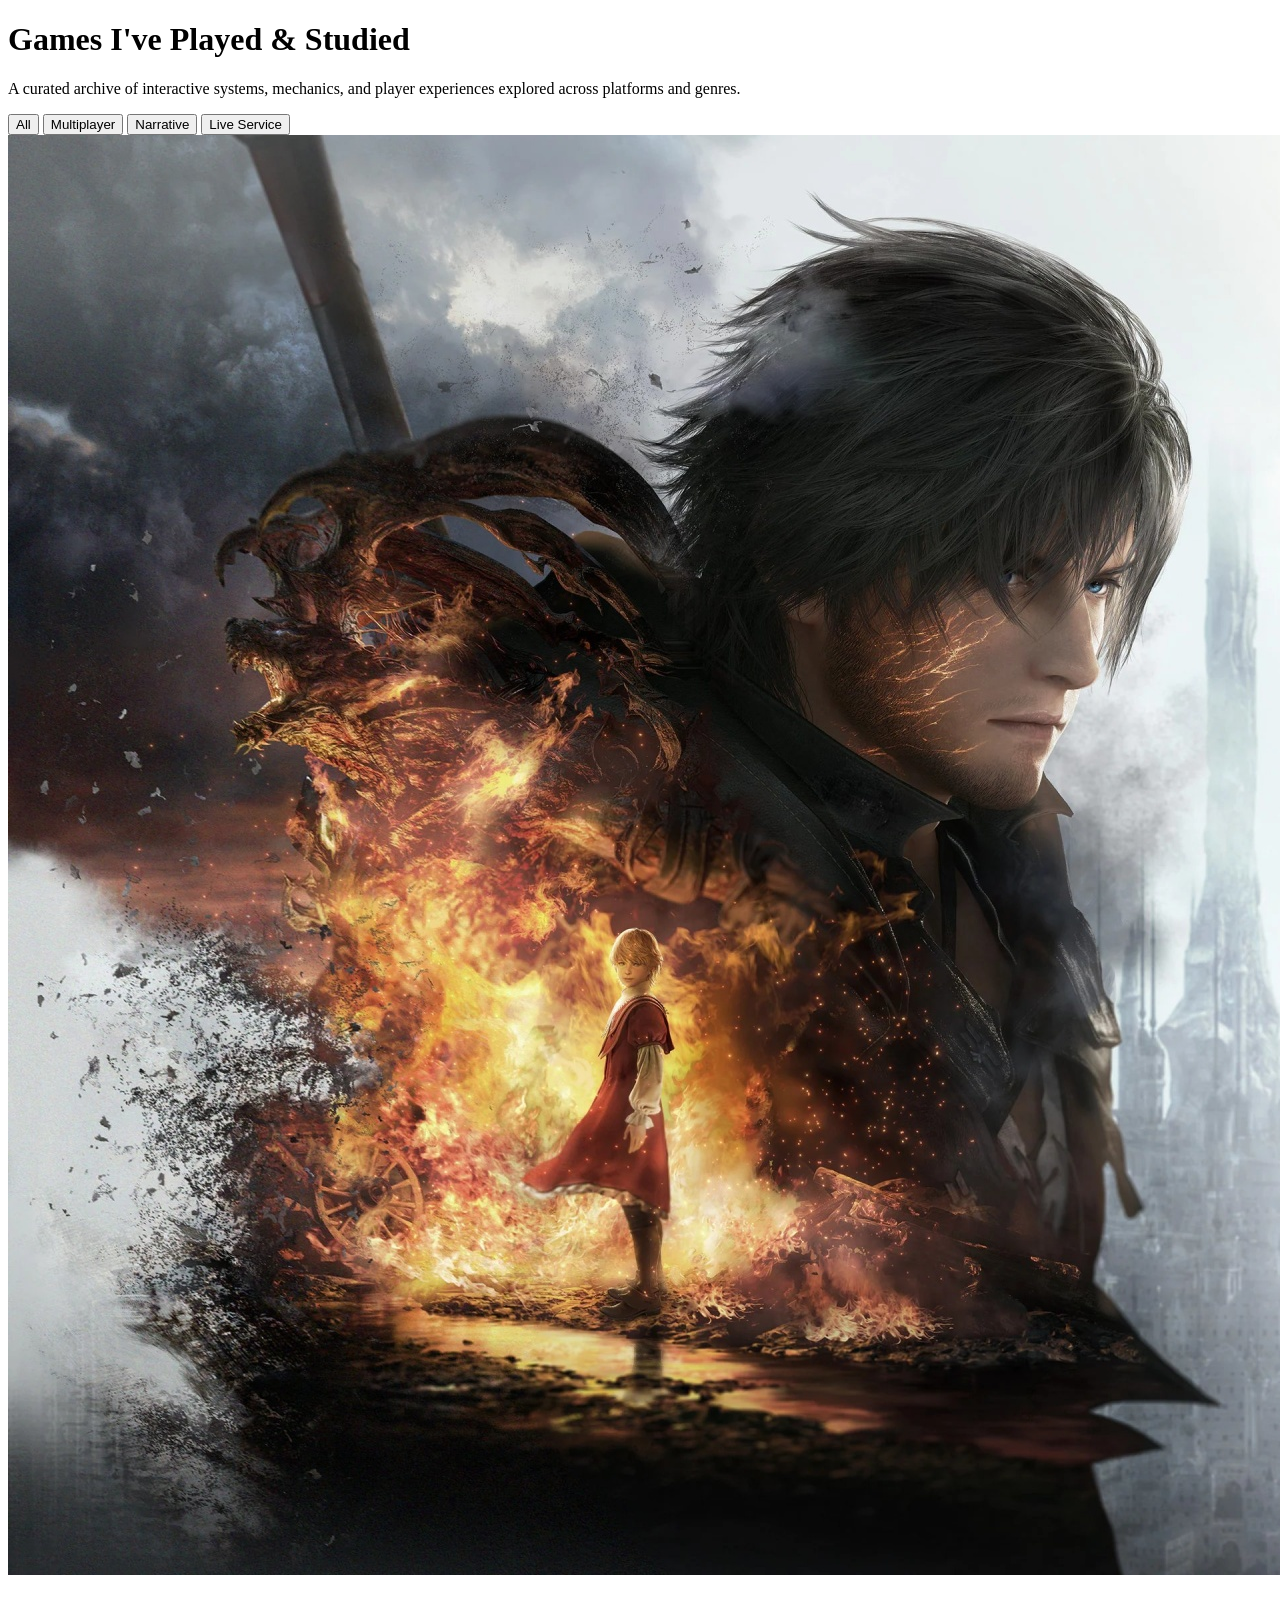
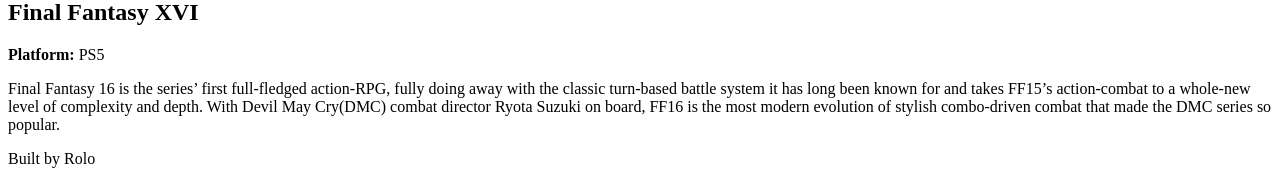
==== index.html @ 5c89d111 "Set up a HTML skeleton, implemented  a JSON data structure, rendered dynamic game cards with JavaScr" ====
<!DOCTYPE html>
<html lang="en">
<head>
    <meta charset="UTF-8">
    <title>Game Literacy Portfolio</title>
    <meta name="viewport" content="width=device-width, initial-scale=1.0">

    <link rel="stylesheet" href="css/styles.css">
</head>
<body>

    <header class="hero">
        <h1>Games I've Played & Studied</h1>
        <p>
            A curated archive of interactive systems, mechanics, and player experiences
            explored across platforms and genres.
        </p>
    </header>

    <section class="filters">
        <button data-filter="all">All</button>
        <button data-filter="multiplayer">Multiplayer</button>
        <button data-filter="narrative">Narrative</button>
        <button data-filter="live-service">Live Service</button>
    </section>

    <main class="game-grid" id="gameGrid">
        <!-- Game cards will render here dynamically -->
    </main>

    <footer>
        <p>Built by Rolo</p>
    </footer>

    <script src="js/main.js"></script>
</body>
</html>
---- css/styles.css ----
.game-image {
  width: 100%;
  height: auto;
  border-radius: 8px;
  margin-bottom: 10px;
}
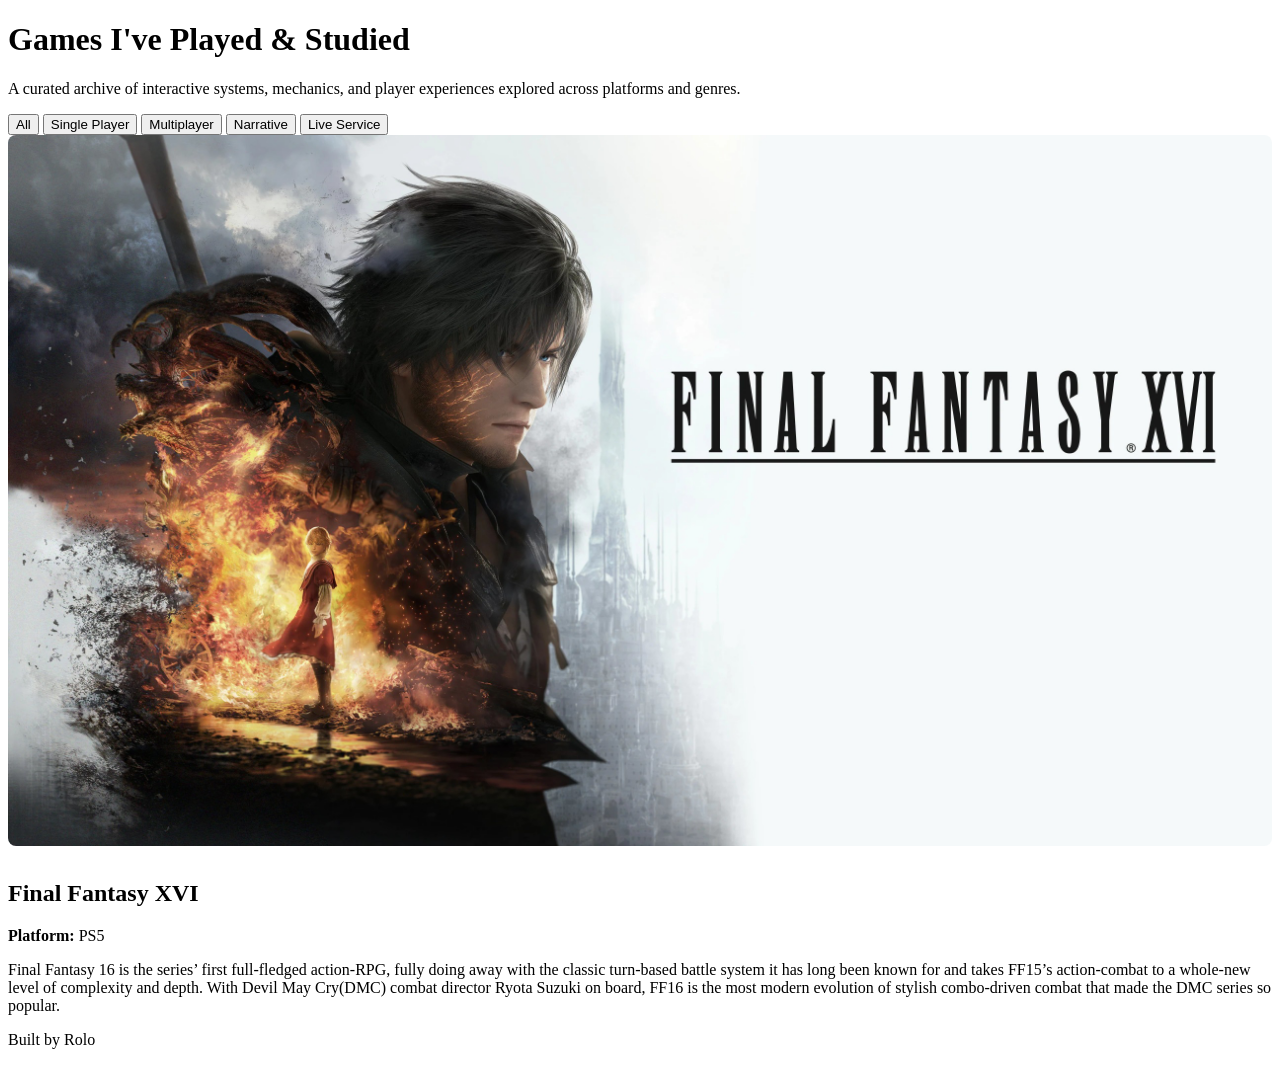
==== commit 6e770514: "Added tag-based filtering and active filter button styling" ====
--- a/index.html
+++ b/index.html
@@ -19,6 +19,7 @@
 
     <section class="filters">
         <button data-filter="all">All</button>
+        <button data-filter="singleplayer">Single Player</button>
         <button data-filter="multiplayer">Multiplayer</button>
         <button data-filter="narrative">Narrative</button>
         <button data-filter="live-service">Live Service</button>
--- a/css/styles.css
+++ b/css/styles.css
@@ -3,4 +3,9 @@
   height: auto;
   border-radius: 8px;
   margin-bottom: 10px;
+}
+
+.filters button.active {
+  background-color: black;
+  color: white;
 }
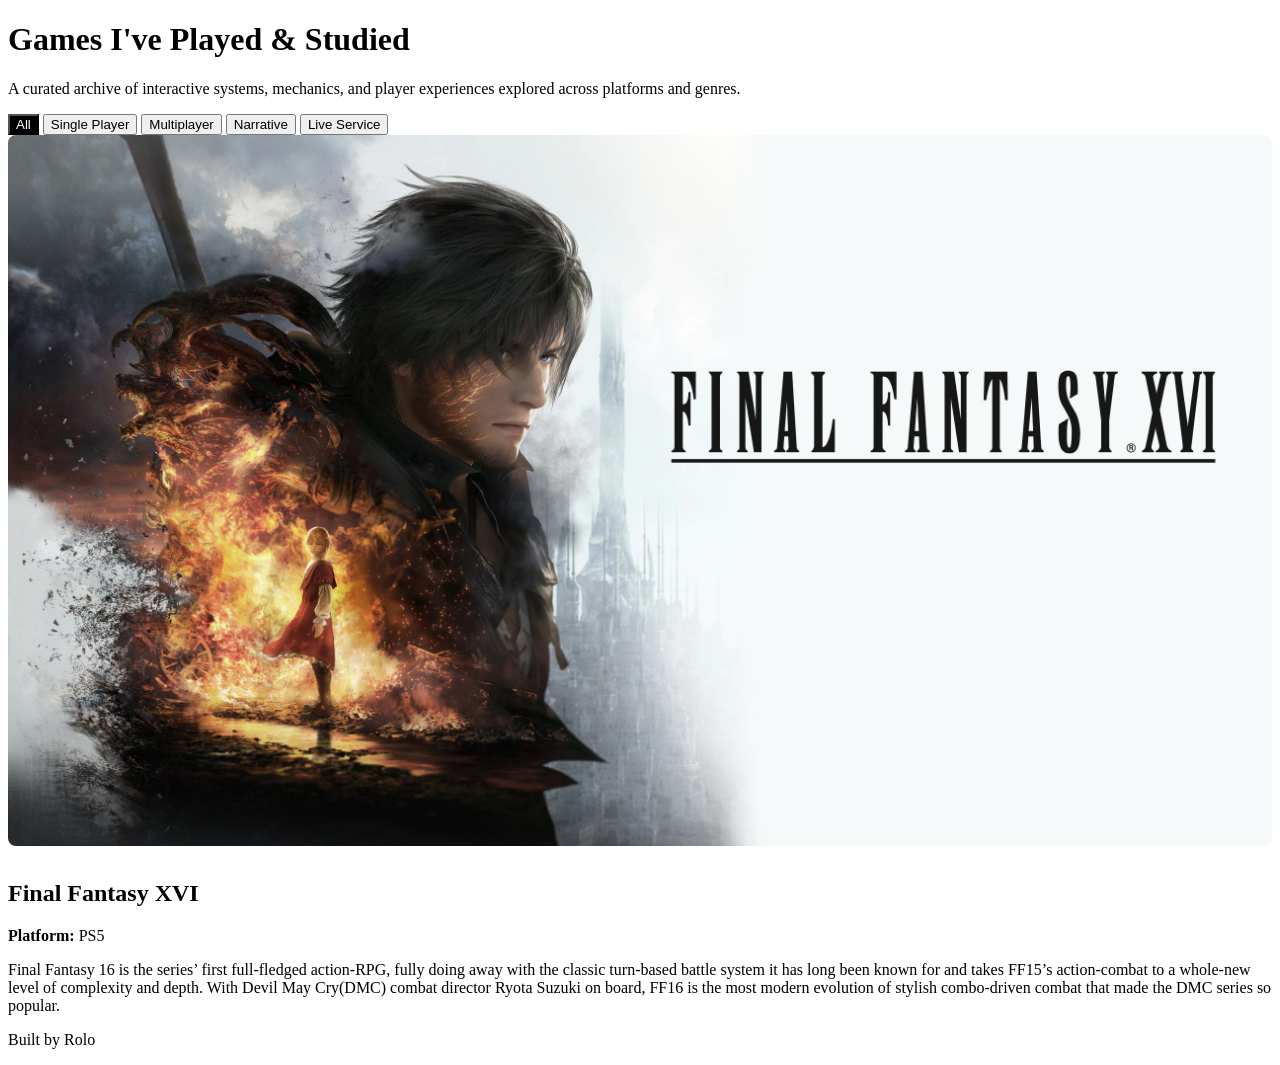
==== commit ddb44e89: "Implemented multi-select filtering" ====
--- a/index.html
+++ b/index.html
@@ -18,7 +18,7 @@
     </header>
 
     <section class="filters">
-        <button data-filter="all">All</button>
+        <button data-filter="all" class="active">All</button>
         <button data-filter="singleplayer">Single Player</button>
         <button data-filter="multiplayer">Multiplayer</button>
         <button data-filter="narrative">Narrative</button>
--- a/css/styles.css
+++ b/css/styles.css
@@ -5,6 +5,11 @@
   margin-bottom: 10px;
 }
 
+.filters button {
+  cursor: pointer;
+  transition: all 0.2s ease;
+}
+
 .filters button.active {
   background-color: black;
   color: white;
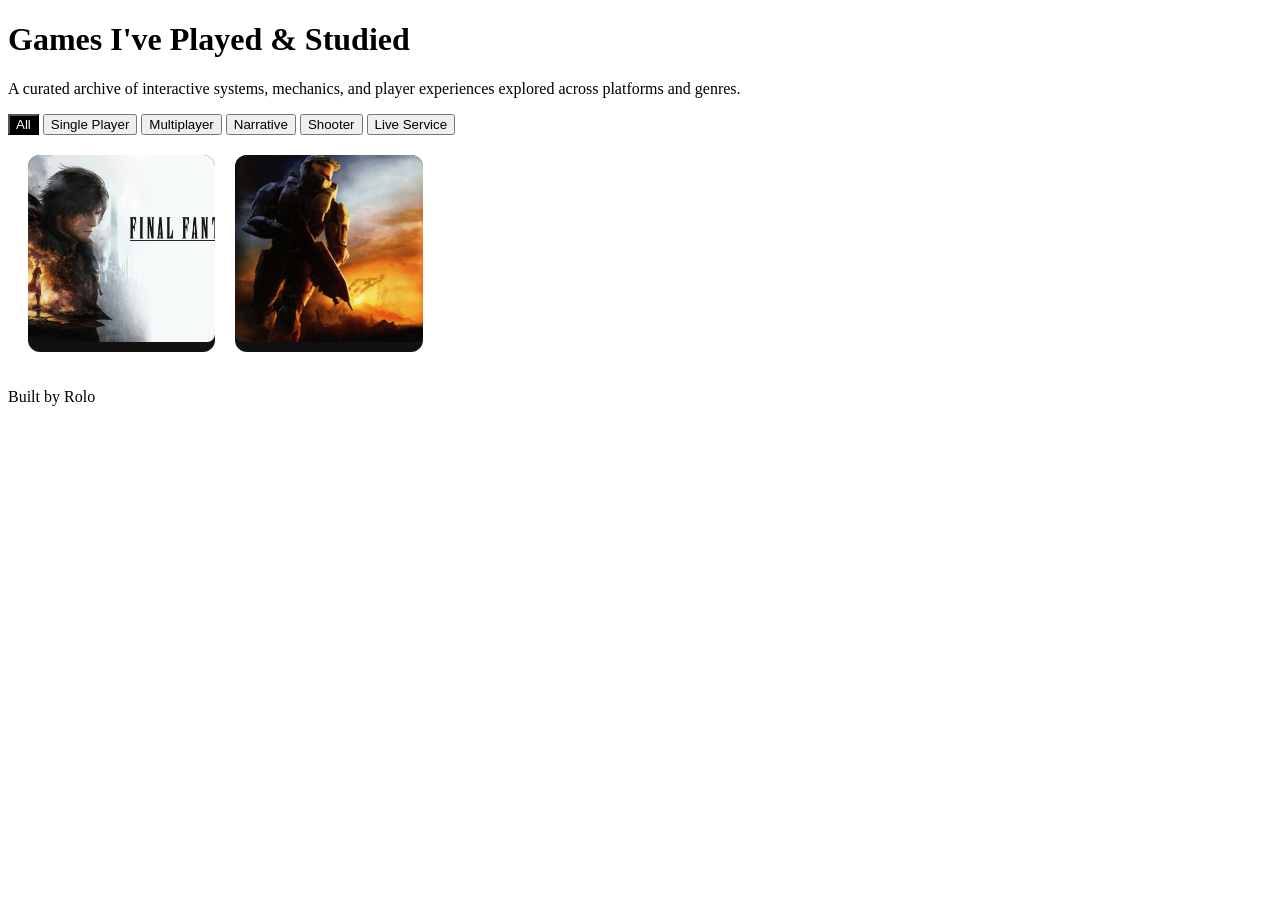
==== commit d13251ab: "Improved design of filtering system and "game grid"" ====
--- a/index.html
+++ b/index.html
@@ -7,6 +7,17 @@
 
     <link rel="stylesheet" href="css/styles.css">
 </head>
+
+<div id="gameModal" class="modal hidden">
+  <div class="modal-content">
+    <span id="closeModal">&times;</span>
+    <img id="modalImage">
+    <h2 id="modalTitle"></h2>
+    <p id="modalPlatform"></p>
+    <p id="modalInsight"></p>
+  </div>
+</div>
+
 <body>
 
     <header class="hero">
@@ -22,6 +33,7 @@
         <button data-filter="singleplayer">Single Player</button>
         <button data-filter="multiplayer">Multiplayer</button>
         <button data-filter="narrative">Narrative</button>
+        <button data-filter="shooter">Shooter</button>
         <button data-filter="live-service">Live Service</button>
     </section>
 
--- a/css/styles.css
+++ b/css/styles.css
@@ -13,4 +13,67 @@
 .filters button.active {
   background-color: black;
   color: white;
+}
+
+.game-grid {
+  display: grid;
+  grid-template-columns: repeat(auto-fill, minmax(180px, 1fr));
+  gap: 20px;
+  padding: 20px;
+}
+
+.game-card {
+  cursor: pointer;
+  transition: transform 0.2s ease, box-shadow 0.2s ease;
+  border-radius: 12px;
+  overflow: hidden;
+  background: #111;
+}
+
+.game-card:hover {
+  transform: scale(1.05);
+  box-shadow: 0 8px 20px rgba(0, 0, 0, 0.5);
+}
+
+.game-image {
+  width: 100%;
+  aspect-ratio: 1 / 1;
+  object-fit: cover;
+  display: block;
+}
+
+.modal {
+  position: fixed;
+  inset: 0;
+  background: rgba(0,0,0,0.8);
+  display: flex;
+  justify-content: center;
+  align-items: center;
+}
+
+.modal.hidden {
+  display: none;
+}
+
+.modal-content {
+  background: #222;
+  padding: 30px;
+  border-radius: 12px;
+  max-width: 500px;
+  width: 90%;
+  text-align: center;
+}
+
+#modalImage {
+  width: 100%;
+  border-radius: 8px;
+  margin-bottom: 15px;
+}
+
+#closeModal {
+  position: absolute;
+  top: 20px;
+  right: 30px;
+  cursor: pointer;
+  font-size: 28px;
 }
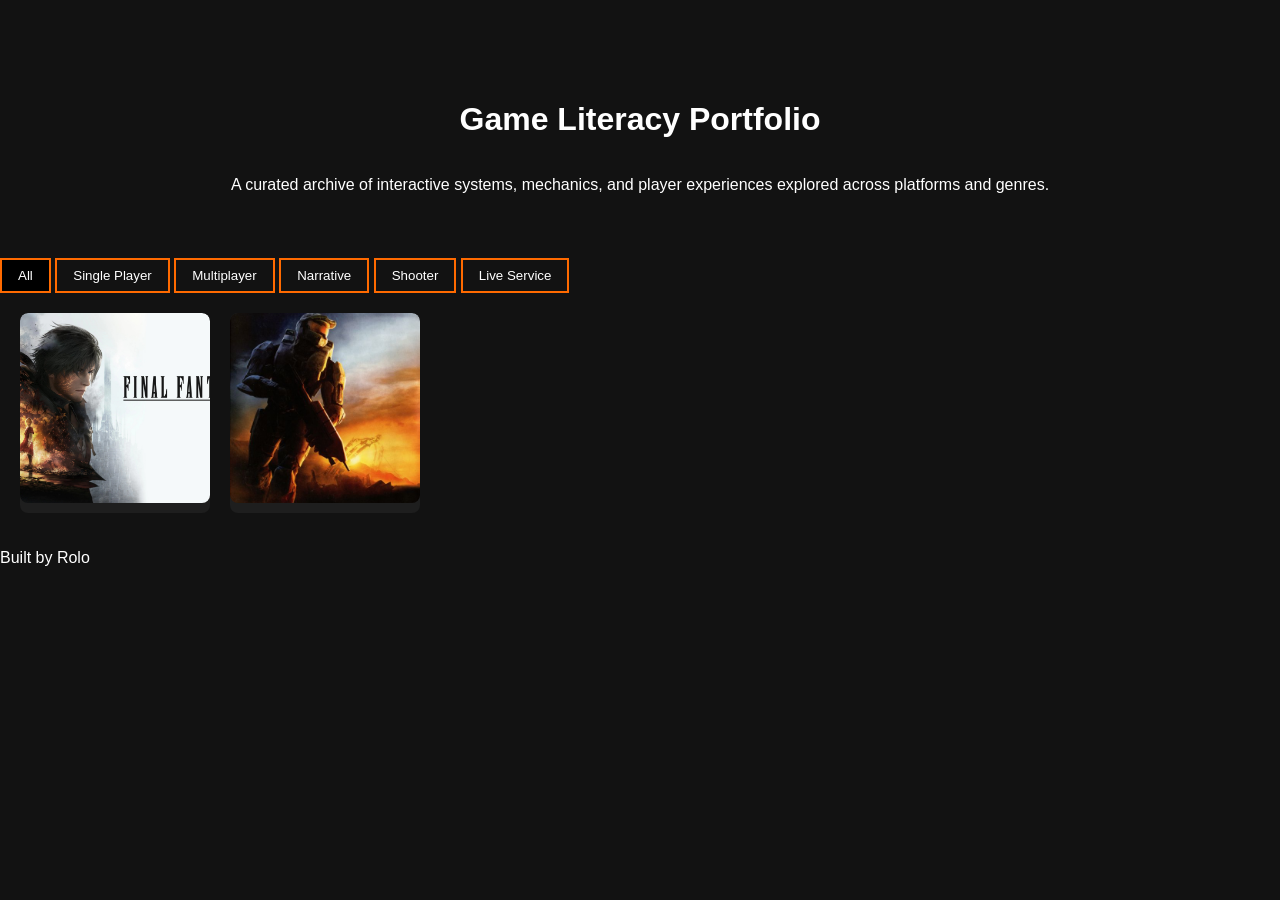
==== commit c985f1b3: "Improved portfolio design, implemented black, white, orange color scheme...which could change" ====
--- a/index.html
+++ b/index.html
@@ -20,9 +20,9 @@
 
 <body>
 
-    <header class="hero">
-        <h1>Games I've Played & Studied</h1>
-        <p>
+    <header class="rolo">
+        <h1 class=""site-title>Game Literacy Portfolio</h1>
+        <p class=""site-subtitle>
             A curated archive of interactive systems, mechanics, and player experiences
             explored across platforms and genres.
         </p>
--- a/css/styles.css
+++ b/css/styles.css
@@ -1,3 +1,56 @@
+body {
+  margin: 0;
+  font-family: 'Segoe UI', sans-serif;
+  background-color: #121212; /* deep charcoal */
+  color: #ffffff;
+}
+
+.rolo {
+  display: flex;
+  flex-direction: column;
+  align-items: center;
+  text-align: center;
+  padding: 5rem 1.5rem 3rem;
+}
+
+.site-title {
+  font-size: 3rem;
+  font-weight: 700;
+  letter-spacing: 1px;
+  margin-bottom: 1rem;
+  position: relative;
+}
+
+.site-title::after {
+  content: "";
+  display: block;
+  width: 80px;
+  height: 3px;
+  background-color: #ff6a00;
+  margin: 0.75rem auto 0;
+}
+
+.site-subtitle {
+  max-width: 650px;
+  font-size: 1.1rem;
+  color: #cccccc; /* softened white */
+  line-height: 1.6;
+}
+
+button {
+  background-color: transparent;
+  color: #ffffff;
+  border: 2px solid #ff6a00;
+  padding: 0.5rem 1rem;
+  cursor: pointer;
+  transition: all 0.2s ease;
+}
+
+button:hover {
+  background-color: #ff6a00;
+  color: #121212;
+}
+
 .game-image {
   width: 100%;
   height: auto;
@@ -25,14 +78,15 @@
 .game-card {
   cursor: pointer;
   transition: transform 0.2s ease, box-shadow 0.2s ease;
-  border-radius: 12px;
+  border-radius: 8px;
   overflow: hidden;
   background: #111;
+  background-color: #1e1e1e;
 }
 
 .game-card:hover {
-  transform: scale(1.05);
-  box-shadow: 0 8px 20px rgba(0, 0, 0, 0.5);
+  transform: scale(1.03);
+  box-shadow: 0 10px 20px rgba(255, 106, 0, 0.2);
 }
 
 .game-image {
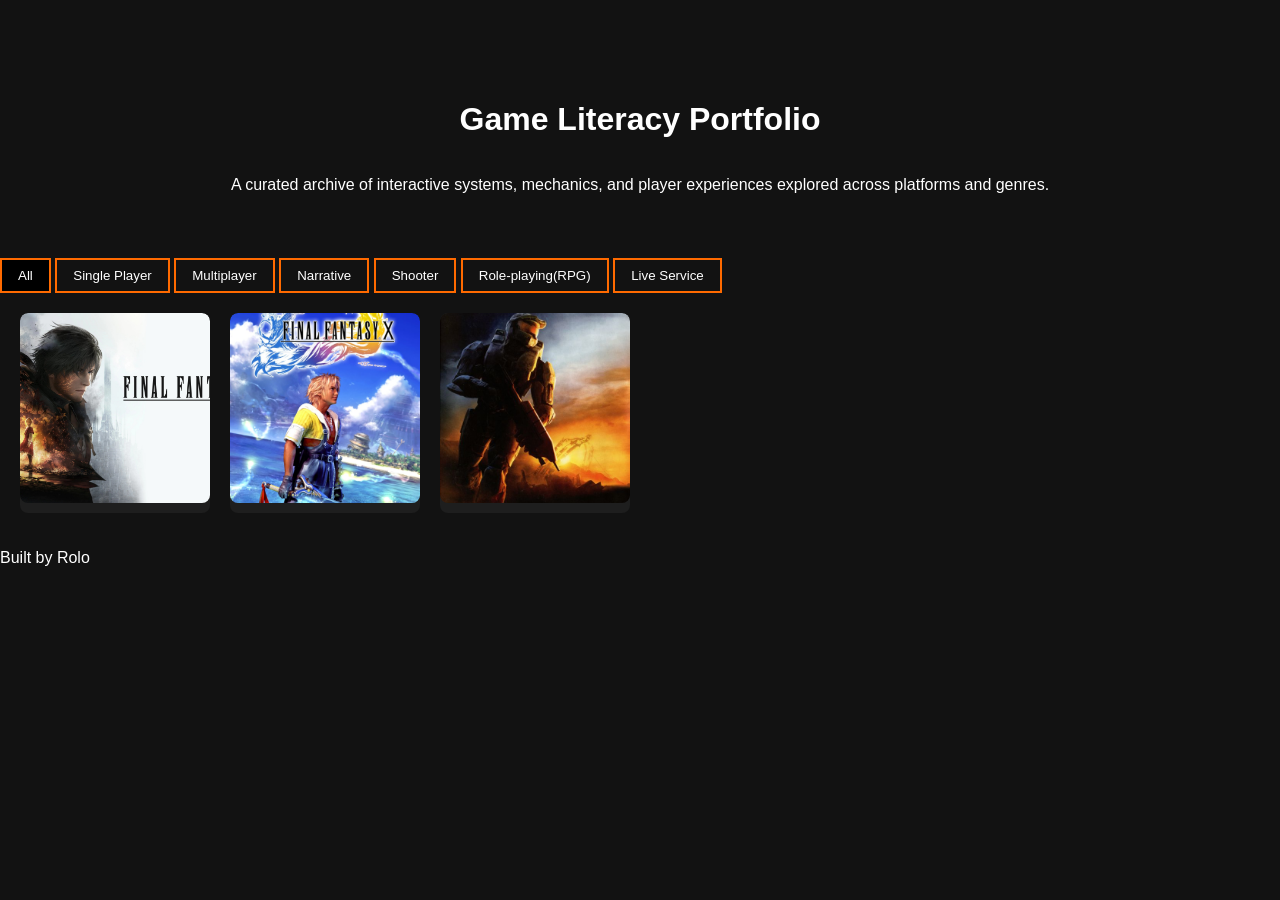
==== commit c60877c6: "Added new files:game.html, game.js, which focus on providing each game card with their own page afte" ====
--- a/index.html
+++ b/index.html
@@ -34,6 +34,7 @@
         <button data-filter="multiplayer">Multiplayer</button>
         <button data-filter="narrative">Narrative</button>
         <button data-filter="shooter">Shooter</button>
+        <button data-filter="rpg">Role-playing(RPG)</button>
         <button data-filter="live-service">Live Service</button>
     </section>
 
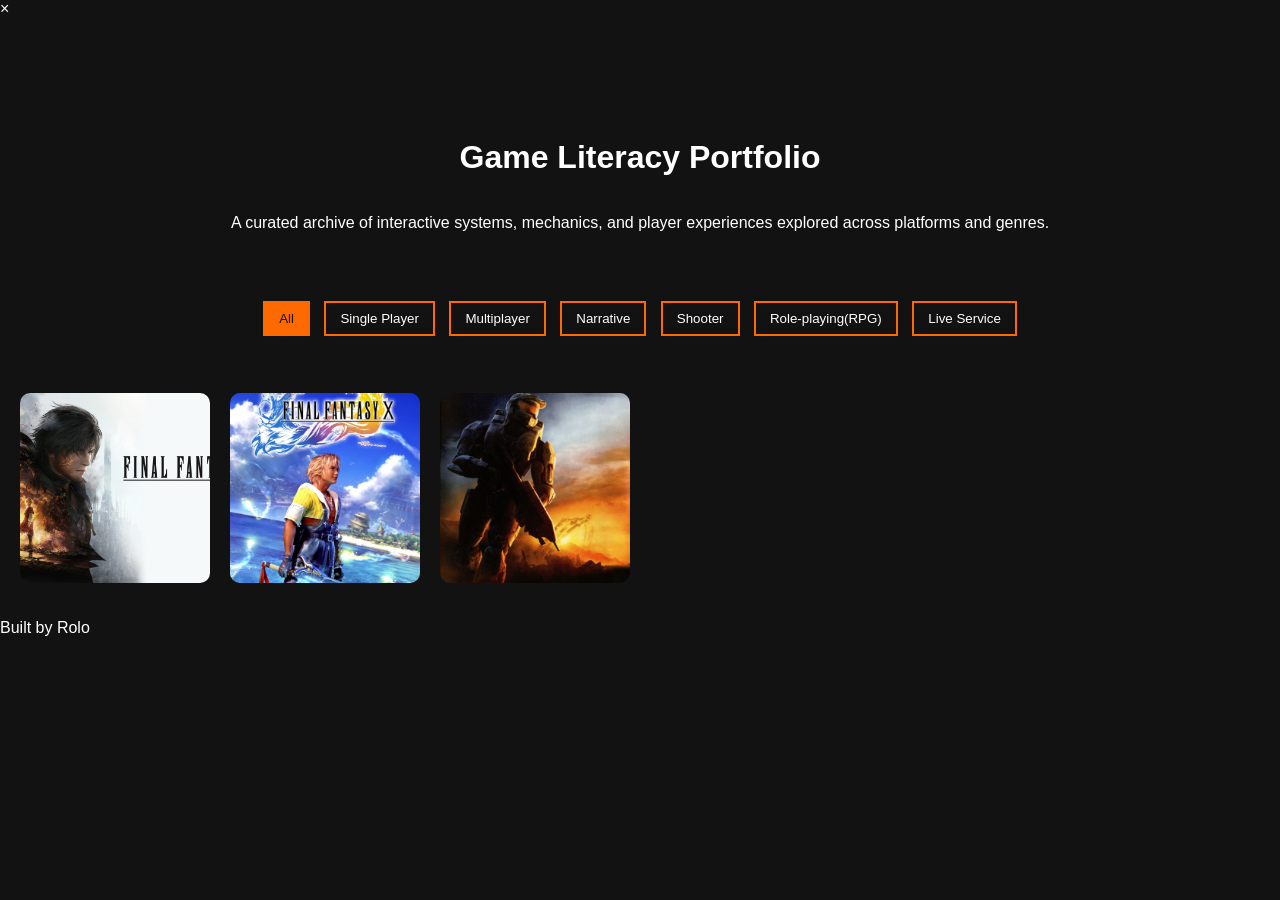
==== commit 2a89340f: "Added new files (game.html, game.js) that set up page structure for each game card implemented." ====
--- a/index.html
+++ b/index.html
@@ -20,7 +20,7 @@
 
 <body>
 
-    <header class="rolo">
+    <header class="hero">
         <h1 class=""site-title>Game Literacy Portfolio</h1>
         <p class=""site-subtitle>
             A curated archive of interactive systems, mechanics, and player experiences
--- a/css/styles.css
+++ b/css/styles.css
@@ -1,11 +1,20 @@
+/* ============================= */
+/* GLOBAL PAGE STYLES */
+/* ============================= */
+
 body {
   margin: 0;
-  font-family: 'Segoe UI', sans-serif;
-  background-color: #121212; /* deep charcoal */
-  color: #ffffff;
-}
-
-.rolo {
+  font-family: "Segoe UI", sans-serif;
+  background-color: #121212;
+  color: white;
+}
+
+
+/* ============================= */
+/* HERO SECTION (MAIN PAGE) */
+/* ============================= */
+
+.hero {
   display: flex;
   flex-direction: column;
   align-items: center;
@@ -33,40 +42,44 @@
 .site-subtitle {
   max-width: 650px;
   font-size: 1.1rem;
-  color: #cccccc; /* softened white */
+  color: #cccccc;
   line-height: 1.6;
 }
 
-button {
-  background-color: transparent;
-  color: #ffffff;
+
+/* ============================= */
+/* FILTER BUTTONS */
+/* ============================= */
+
+.filters {
+  text-align: center;
+  margin-bottom: 2rem;
+}
+
+.filters button {
+  background: transparent;
+  color: white;
   border: 2px solid #ff6a00;
-  padding: 0.5rem 1rem;
+  padding: 8px 14px;
+  margin: 5px;
   cursor: pointer;
   transition: all 0.2s ease;
 }
 
-button:hover {
-  background-color: #ff6a00;
+.filters button:hover {
+  background: #ff6a00;
   color: #121212;
 }
 
-.game-image {
-  width: 100%;
-  height: auto;
-  border-radius: 8px;
-  margin-bottom: 10px;
-}
-
-.filters button {
-  cursor: pointer;
-  transition: all 0.2s ease;
-}
-
 .filters button.active {
-  background-color: black;
-  color: white;
-}
+  background: #ff6a00;
+  color: #121212;
+}
+
+
+/* ============================= */
+/* GAME GRID */
+/* ============================= */
 
 .game-grid {
   display: grid;
@@ -75,17 +88,21 @@
   padding: 20px;
 }
 
+
+/* ============================= */
+/* GAME CARDS */
+/* ============================= */
+
 .game-card {
   cursor: pointer;
   transition: transform 0.2s ease, box-shadow 0.2s ease;
-  border-radius: 8px;
+  border-radius: 10px;
   overflow: hidden;
-  background: #111;
-  background-color: #1e1e1e;
+  background: #1e1e1e;
 }
 
 .game-card:hover {
-  transform: scale(1.03);
+  transform: scale(1.05);
   box-shadow: 0 10px 20px rgba(255, 106, 0, 0.2);
 }
 
@@ -96,38 +113,92 @@
   display: block;
 }
 
-.modal {
-  position: fixed;
+
+/* ============================= */
+/* GAME DETAIL PAGE */
+/* ============================= */
+
+.game-detail {
+  max-width: 900px;
+  margin: auto;
+  padding: 2rem;
+  text-align: center;
+}
+
+.detail-cover {
+  width: 300px;
+  border-radius: 10px;
+  margin: 1.5rem 0;
+}
+
+.back-button {
+  display: inline-block;
+  margin-top: 2rem;
+  color: #ff6a00;
+  text-decoration: none;
+  font-weight: bold;
+}
+
+
+/* ============================= */
+/* GAME HERO BANNER */
+/* ============================= */
+
+.game-hero {
+  position: relative;
+  height: 420px;
+  background-size: cover;
+  background-position: center;
+  display: flex;
+  align-items: flex-end;
+  box-shadow: inset 0 -80px 120px rgba(0,0,0,0.8);
+}
+
+.hero-overlay {
+  position: absolute;
   inset: 0;
-  background: rgba(0,0,0,0.8);
-  display: flex;
-  justify-content: center;
-  align-items: center;
-}
-
-.modal.hidden {
-  display: none;
-}
-
-.modal-content {
-  background: #222;
-  padding: 30px;
-  border-radius: 12px;
-  max-width: 500px;
-  width: 90%;
-  text-align: center;
-}
-
-#modalImage {
+  background: linear-gradient(
+    to top,
+    rgba(0,0,0,0.9),
+    rgba(0,0,0,0.3)
+  );
+}
+
+.hero-content {
+  position: relative;
+  padding: 40px;
+}
+
+.hero-content h1 {
+  font-size: 3rem;
+  margin: 0;
+}
+
+.hero-content p {
+  color: #ff6a00;
+  font-weight: bold;
+}
+
+.game-hero::after {
+  content: "";
+  position: absolute;
+  bottom: 0;
+  height: 4px;
   width: 100%;
-  border-radius: 8px;
-  margin-bottom: 15px;
-}
-
-#closeModal {
-  position: absolute;
-  top: 20px;
-  right: 30px;
-  cursor: pointer;
-  font-size: 28px;
+  background: #ff6a00;
+}
+
+
+/* ============================= */
+/* TAGS */
+/* ============================= */
+
+.tag {
+  display: inline-block;
+  background: #ff6a00;
+  color: black;
+  padding: 5px 10px;
+  margin: 5px;
+  border-radius: 20px;
+  font-size: 0.85rem;
 }
